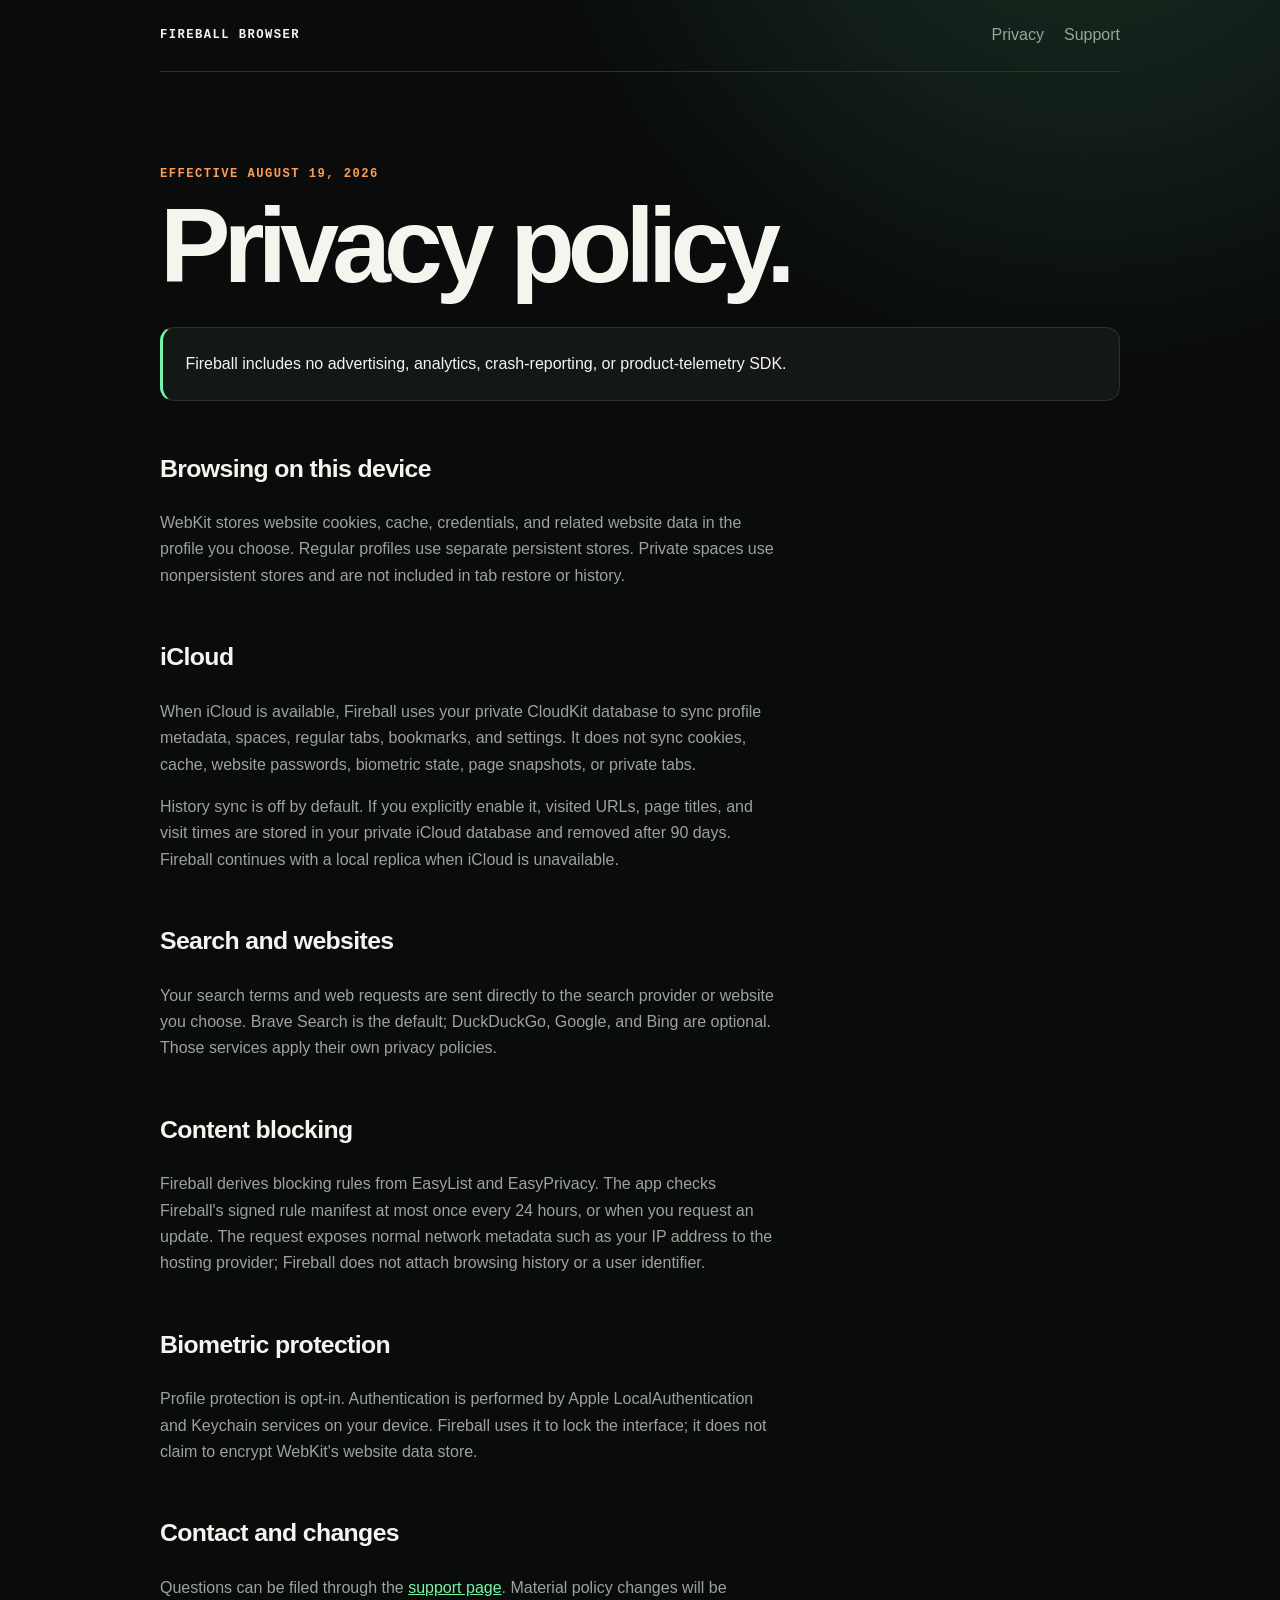
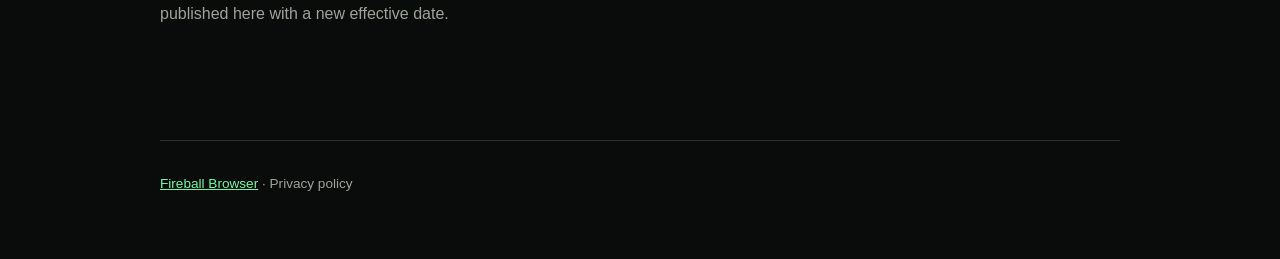
==== docs/privacy.html @ 51a1c6a3 "Implement WebKit beta foundation" ====
<!doctype html>
<html lang="en">
<head>
  <meta charset="utf-8">
  <meta name="viewport" content="width=device-width, initial-scale=1">
  <title>Privacy Policy · Fireball Browser</title>
  <link rel="stylesheet" href="fireball.css">
</head>
<body>
  <div class="shell">
    <nav><a class="brand" href="index.html">Fireball Browser</a><div class="nav-links"><a href="privacy.html">Privacy</a><a href="support.html">Support</a></div></nav>
    <main>
      <div class="eyebrow">Effective August 19, 2026</div>
      <h1>Privacy policy.</h1>
      <div class="callout">Fireball includes no advertising, analytics, crash-reporting, or product-telemetry SDK.</div>
      <h2>Browsing on this device</h2>
      <p>WebKit stores website cookies, cache, credentials, and related website data in the profile you choose. Regular profiles use separate persistent stores. Private spaces use nonpersistent stores and are not included in tab restore or history.</p>
      <h2>iCloud</h2>
      <p>When iCloud is available, Fireball uses your private CloudKit database to sync profile metadata, spaces, regular tabs, bookmarks, and settings. It does not sync cookies, cache, website passwords, biometric state, page snapshots, or private tabs.</p>
      <p>History sync is off by default. If you explicitly enable it, visited URLs, page titles, and visit times are stored in your private iCloud database and removed after 90 days. Fireball continues with a local replica when iCloud is unavailable.</p>
      <h2>Search and websites</h2>
      <p>Your search terms and web requests are sent directly to the search provider or website you choose. Brave Search is the default; DuckDuckGo, Google, and Bing are optional. Those services apply their own privacy policies.</p>
      <h2>Content blocking</h2>
      <p>Fireball derives blocking rules from EasyList and EasyPrivacy. The app checks Fireball's signed rule manifest at most once every 24 hours, or when you request an update. The request exposes normal network metadata such as your IP address to the hosting provider; Fireball does not attach browsing history or a user identifier.</p>
      <h2>Biometric protection</h2>
      <p>Profile protection is opt-in. Authentication is performed by Apple LocalAuthentication and Keychain services on your device. Fireball uses it to lock the interface; it does not claim to encrypt WebKit's website data store.</p>
      <h2>Contact and changes</h2>
      <p>Questions can be filed through the <a href="support.html">support page</a>. Material policy changes will be published here with a new effective date.</p>
    </main>
    <footer><a href="index.html">Fireball Browser</a> · Privacy policy</footer>
  </div>
</body>
</html>
---- docs/fireball.css ----
:root {
  color-scheme: dark;
  --ink: #f4f5ef;
  --muted: #9ba39a;
  --green: #74f6a7;
  --orange: #ff9c55;
  --panel: #151a18;
  --line: #2a312e;
  --background: #090c0b;
  font-family: Inter, ui-sans-serif, -apple-system, BlinkMacSystemFont, "Segoe UI", sans-serif;
}

* { box-sizing: border-box; }
body {
  margin: 0;
  background:
    radial-gradient(circle at 85% -10%, rgba(116, 246, 167, 0.16), transparent 35rem),
    var(--background);
  color: var(--ink);
  line-height: 1.65;
}
a { color: var(--green); }
.shell { width: min(960px, calc(100% - 2rem)); margin: 0 auto; }
nav {
  display: flex;
  align-items: center;
  justify-content: space-between;
  min-height: 72px;
  border-bottom: 1px solid var(--line);
}
.brand, .eyebrow {
  font: 750 0.76rem/1 ui-monospace, SFMono-Regular, Menlo, monospace;
  letter-spacing: 0.12em;
  text-transform: uppercase;
}
.brand { color: var(--ink); text-decoration: none; }
.eyebrow { color: var(--orange); }
.nav-links { display: flex; gap: 1.25rem; }
.nav-links a { color: var(--muted); text-decoration: none; }
main { padding: 6rem 0; }
h1 { max-width: 13ch; margin: 1rem 0; font-size: clamp(3rem, 9vw, 6.6rem); line-height: 0.94; letter-spacing: -0.065em; }
h2 { margin-top: 3rem; font-size: 1.55rem; letter-spacing: -0.025em; }
p, li { max-width: 70ch; color: var(--muted); }
.lede { max-width: 55ch; font-size: 1.22rem; }
.callout, .card {
  border: 1px solid var(--line);
  background: color-mix(in srgb, var(--panel) 88%, transparent);
  border-radius: 14px;
  padding: 1.4rem;
}
.callout { margin: 2rem 0; border-left: 3px solid var(--green); }
.grid { display: grid; grid-template-columns: repeat(3, 1fr); gap: 1rem; margin-top: 3rem; }
.card strong { display: block; margin-bottom: 0.5rem; color: var(--ink); }
footer { padding: 2rem 0 4rem; border-top: 1px solid var(--line); color: var(--muted); font-size: 0.85rem; }
code { color: var(--orange); }
@media (max-width: 720px) {
  main { padding: 3.5rem 0; }
  .grid { grid-template-columns: 1fr; }
  .nav-links { gap: 0.75rem; font-size: 0.86rem; }
}
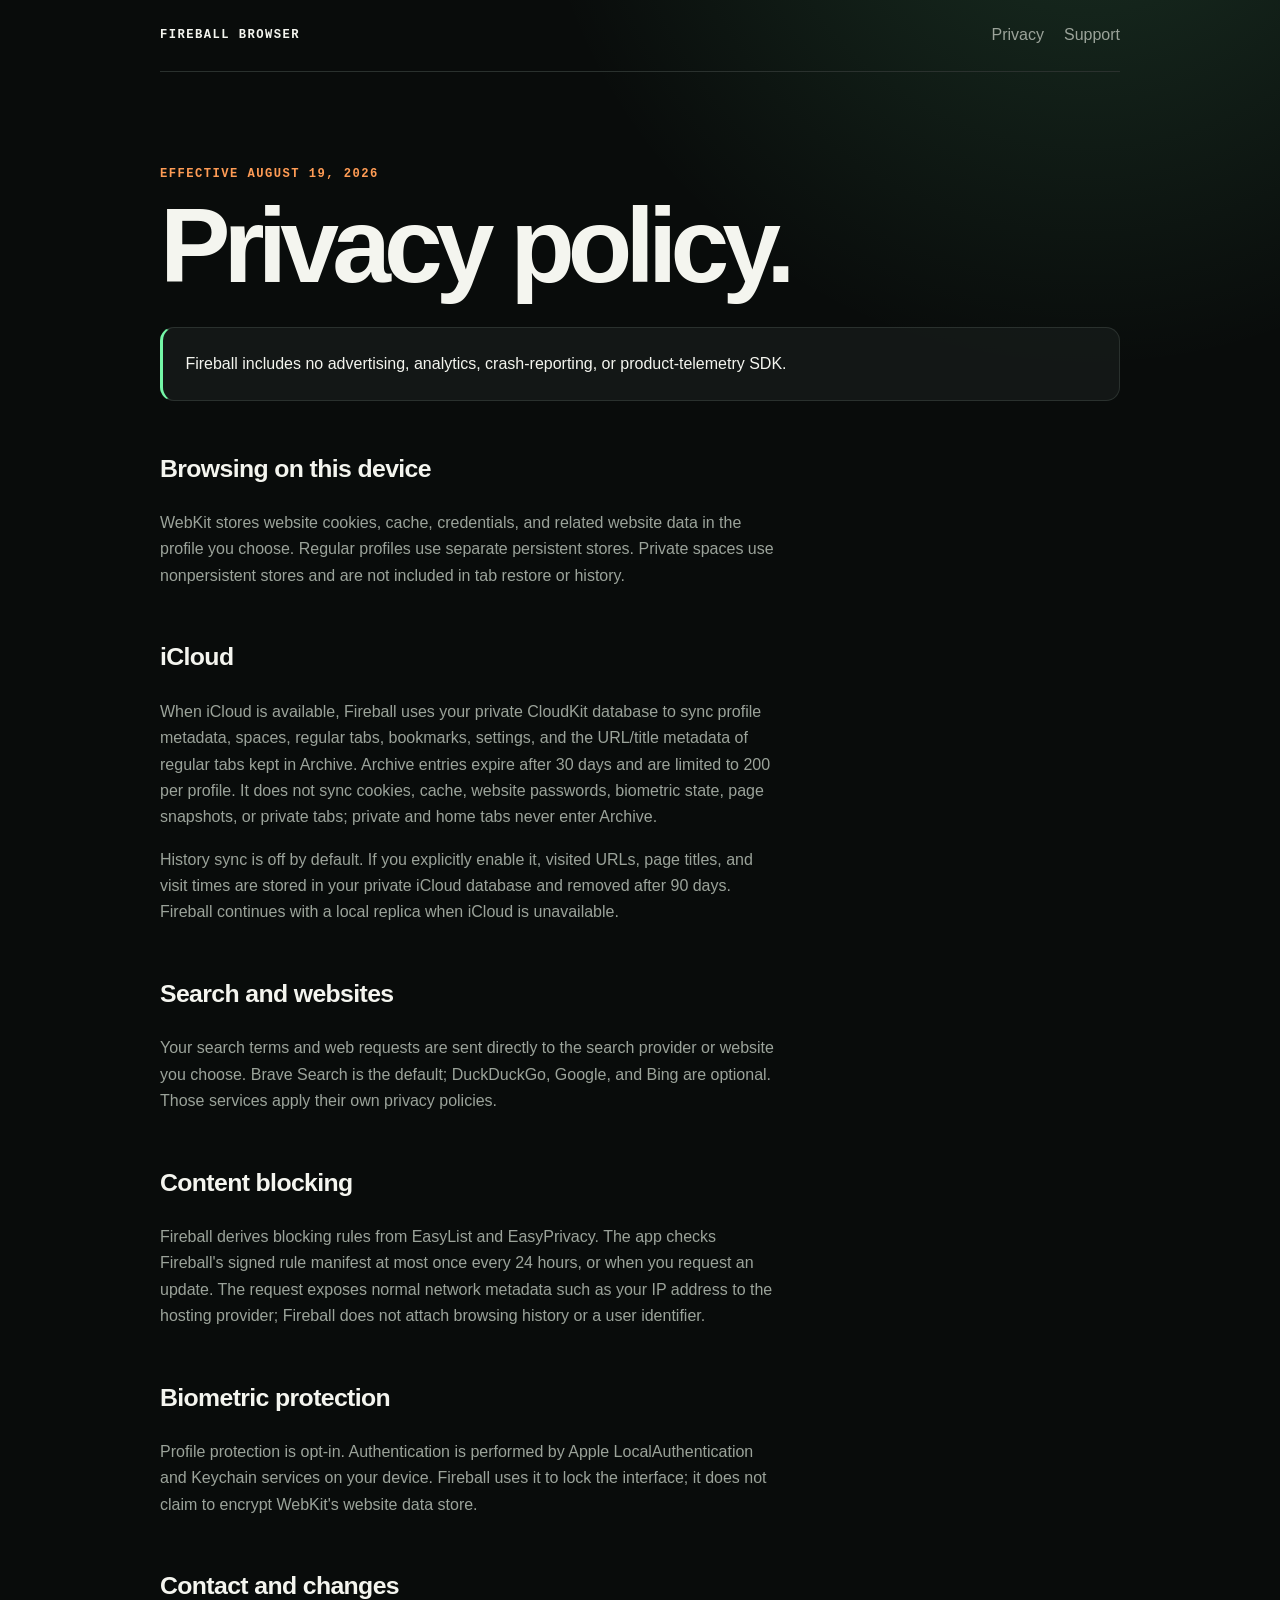
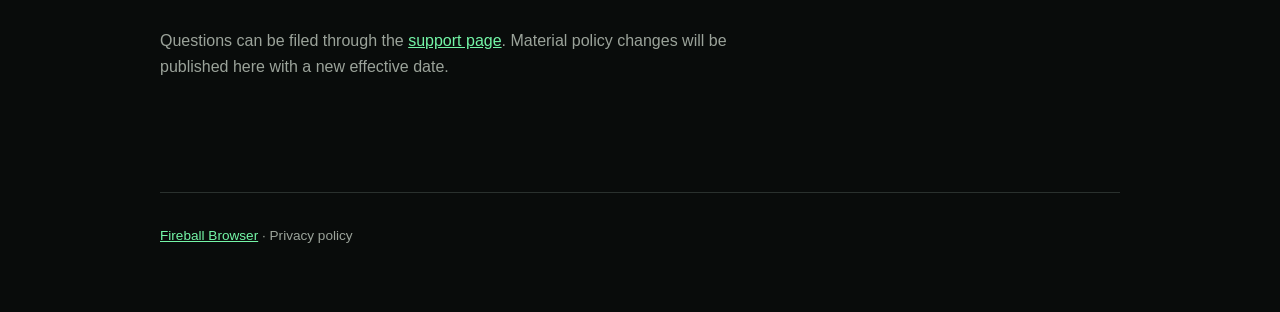
==== commit f02b67e9: "feat(webkit): add privacy-safe tab archive" ====
--- a/docs/privacy.html
+++ b/docs/privacy.html
@@ -16,7 +16,7 @@
       <h2>Browsing on this device</h2>
       <p>WebKit stores website cookies, cache, credentials, and related website data in the profile you choose. Regular profiles use separate persistent stores. Private spaces use nonpersistent stores and are not included in tab restore or history.</p>
       <h2>iCloud</h2>
-      <p>When iCloud is available, Fireball uses your private CloudKit database to sync profile metadata, spaces, regular tabs, bookmarks, and settings. It does not sync cookies, cache, website passwords, biometric state, page snapshots, or private tabs.</p>
+      <p>When iCloud is available, Fireball uses your private CloudKit database to sync profile metadata, spaces, regular tabs, bookmarks, settings, and the URL/title metadata of regular tabs kept in Archive. Archive entries expire after 30 days and are limited to 200 per profile. It does not sync cookies, cache, website passwords, biometric state, page snapshots, or private tabs; private and home tabs never enter Archive.</p>
       <p>History sync is off by default. If you explicitly enable it, visited URLs, page titles, and visit times are stored in your private iCloud database and removed after 90 days. Fireball continues with a local replica when iCloud is unavailable.</p>
       <h2>Search and websites</h2>
       <p>Your search terms and web requests are sent directly to the search provider or website you choose. Brave Search is the default; DuckDuckGo, Google, and Bing are optional. Those services apply their own privacy policies.</p>
--- a/docs/fireball.css
+++ b/docs/fireball.css
@@ -20,6 +20,9 @@
   line-height: 1.65;
 }
 a { color: var(--green); }
+.skip-link { position: fixed; top: 0.75rem; left: 0.75rem; z-index: 10; padding: 0.6rem 0.85rem; border-radius: 8px; background: var(--green); color: var(--background); transform: translateY(-180%); }
+.skip-link:focus { transform: translateY(0); }
+a:focus-visible { outline: 3px solid var(--orange); outline-offset: 4px; }
 .shell { width: min(960px, calc(100% - 2rem)); margin: 0 auto; }
 nav {
   display: flex;
@@ -37,6 +40,7 @@
 .eyebrow { color: var(--orange); }
 .nav-links { display: flex; gap: 1.25rem; }
 .nav-links a { color: var(--muted); text-decoration: none; }
+.nav-links a:hover { color: var(--ink); }
 main { padding: 6rem 0; }
 h1 { max-width: 13ch; margin: 1rem 0; font-size: clamp(3rem, 9vw, 6.6rem); line-height: 0.94; letter-spacing: -0.065em; }
 h2 { margin-top: 3rem; font-size: 1.55rem; letter-spacing: -0.025em; }
@@ -49,12 +53,22 @@
   padding: 1.4rem;
 }
 .callout { margin: 2rem 0; border-left: 3px solid var(--green); }
-.grid { display: grid; grid-template-columns: repeat(3, 1fr); gap: 1rem; margin-top: 3rem; }
+.grid { display: grid; grid-template-columns: repeat(auto-fit, minmax(220px, 1fr)); gap: 1rem; margin-top: 3rem; }
 .card strong { display: block; margin-bottom: 0.5rem; color: var(--ink); }
+.showcase { margin-top: 7rem; }
+.showcase h2 { max-width: 14ch; margin: 0.8rem 0 1rem; font-size: clamp(2.4rem, 6vw, 4.6rem); line-height: 0.98; }
+.screens { display: grid; gap: 1rem; margin-top: 2rem; }
+.phone-screens { grid-template-columns: repeat(3, 1fr); }
+.ipad-screens { grid-template-columns: repeat(2, 1fr); }
+.transfer-screens { grid-template-columns: minmax(180px, 0.72fr) minmax(320px, 1.28fr); }
+figure { margin: 0; padding: 0.75rem; border: 1px solid var(--line); border-radius: 18px; background: #0e1311; }
+figure img { display: block; width: 100%; height: auto; border-radius: 12px; }
+figcaption { padding: 0.8rem 0.25rem 0.2rem; color: var(--muted); font: 700 0.72rem/1 ui-monospace, SFMono-Regular, Menlo, monospace; letter-spacing: 0.08em; text-transform: uppercase; }
 footer { padding: 2rem 0 4rem; border-top: 1px solid var(--line); color: var(--muted); font-size: 0.85rem; }
 code { color: var(--orange); }
 @media (max-width: 720px) {
   main { padding: 3.5rem 0; }
   .grid { grid-template-columns: 1fr; }
+  .phone-screens, .ipad-screens, .transfer-screens { grid-template-columns: 1fr; }
   .nav-links { gap: 0.75rem; font-size: 0.86rem; }
 }
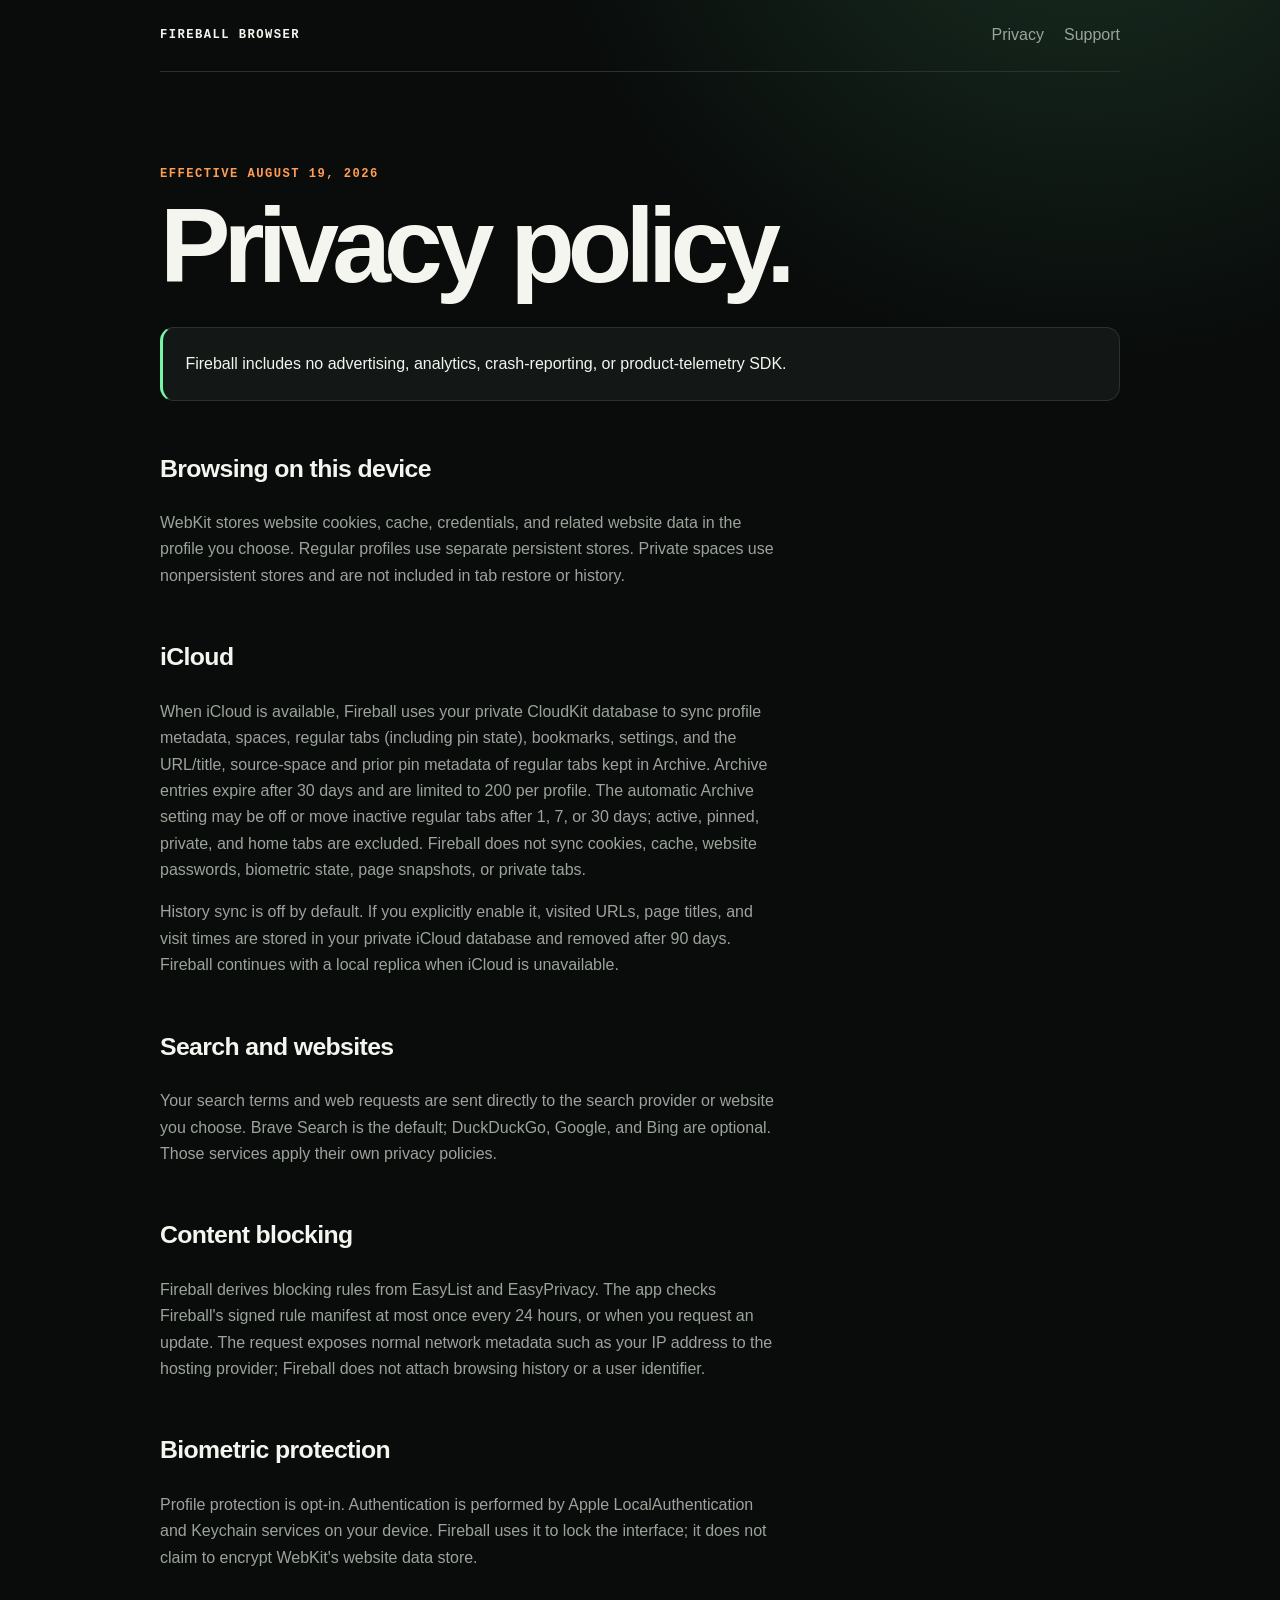
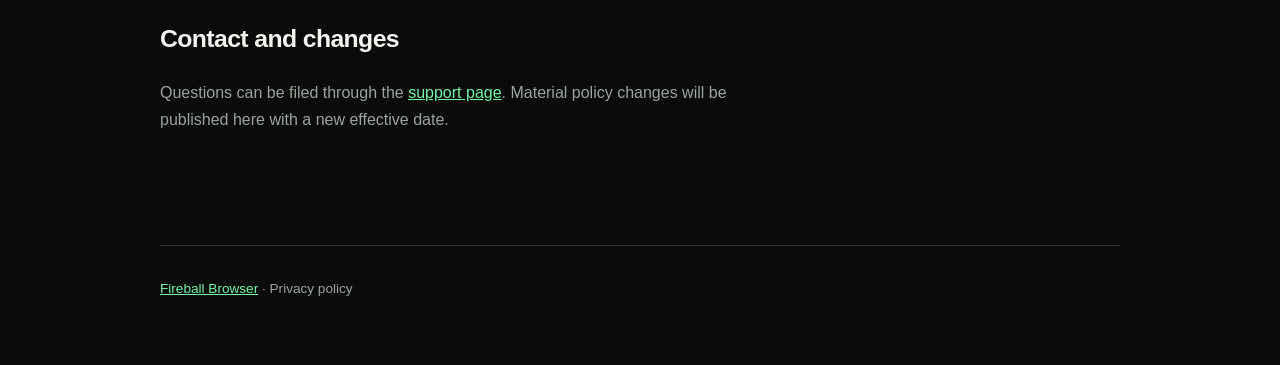
==== commit c147abeb: "feat(webkit): add Arc-style pinned tabs" ====
--- a/docs/privacy.html
+++ b/docs/privacy.html
@@ -16,7 +16,7 @@
       <h2>Browsing on this device</h2>
       <p>WebKit stores website cookies, cache, credentials, and related website data in the profile you choose. Regular profiles use separate persistent stores. Private spaces use nonpersistent stores and are not included in tab restore or history.</p>
       <h2>iCloud</h2>
-      <p>When iCloud is available, Fireball uses your private CloudKit database to sync profile metadata, spaces, regular tabs, bookmarks, settings, and the URL/title metadata of regular tabs kept in Archive. Archive entries expire after 30 days and are limited to 200 per profile. It does not sync cookies, cache, website passwords, biometric state, page snapshots, or private tabs; private and home tabs never enter Archive.</p>
+      <p>When iCloud is available, Fireball uses your private CloudKit database to sync profile metadata, spaces, regular tabs (including pin state), bookmarks, settings, and the URL/title, source-space and prior pin metadata of regular tabs kept in Archive. Archive entries expire after 30 days and are limited to 200 per profile. The automatic Archive setting may be off or move inactive regular tabs after 1, 7, or 30 days; active, pinned, private, and home tabs are excluded. Fireball does not sync cookies, cache, website passwords, biometric state, page snapshots, or private tabs.</p>
       <p>History sync is off by default. If you explicitly enable it, visited URLs, page titles, and visit times are stored in your private iCloud database and removed after 90 days. Fireball continues with a local replica when iCloud is unavailable.</p>
       <h2>Search and websites</h2>
       <p>Your search terms and web requests are sent directly to the search provider or website you choose. Brave Search is the default; DuckDuckGo, Google, and Bing are optional. Those services apply their own privacy policies.</p>
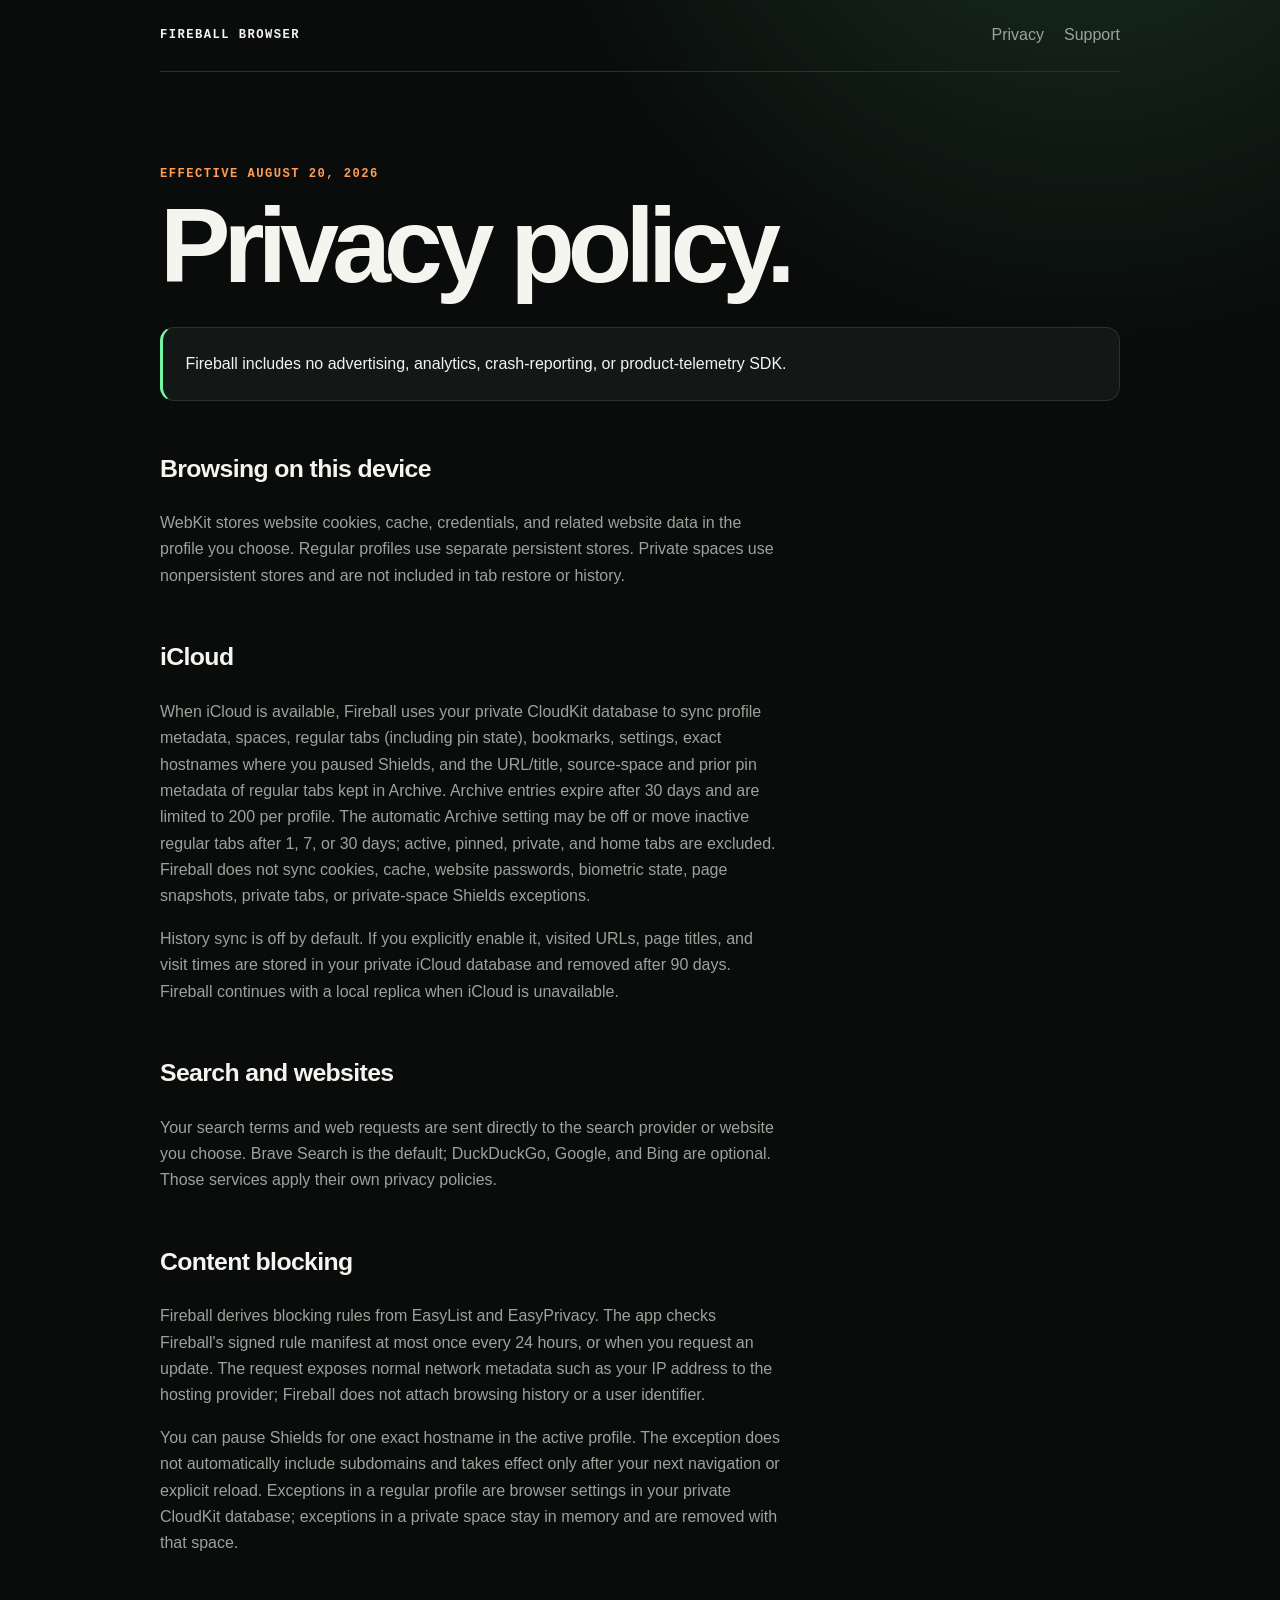
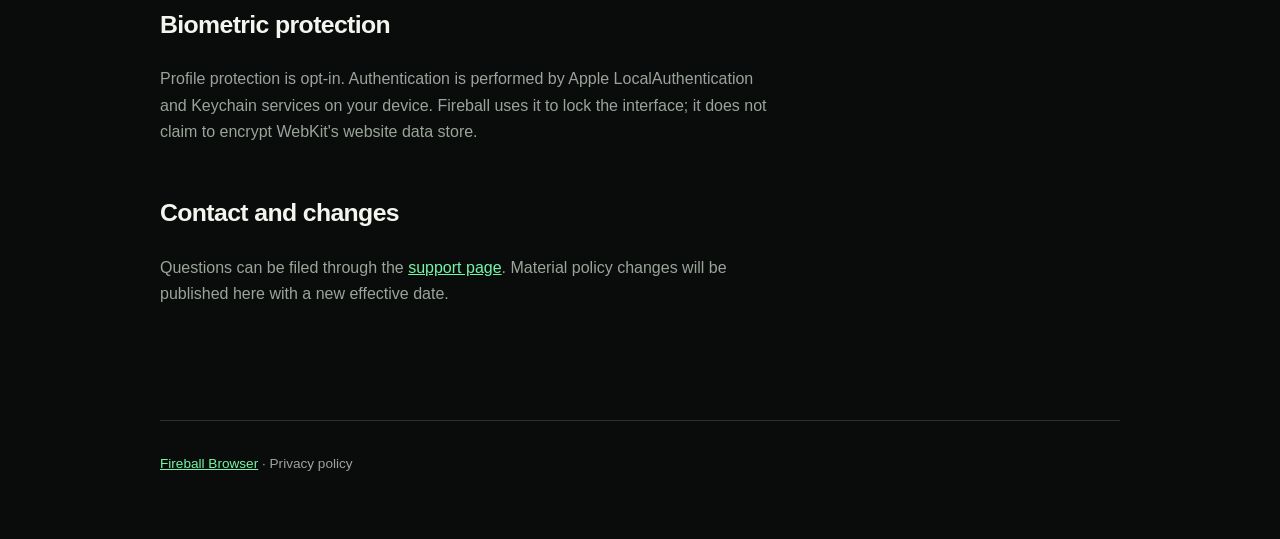
==== commit dc201cdd: "feat(webkit): add per-site Shields controls" ====
--- a/docs/privacy.html
+++ b/docs/privacy.html
@@ -10,18 +10,19 @@
   <div class="shell">
     <nav><a class="brand" href="index.html">Fireball Browser</a><div class="nav-links"><a href="privacy.html">Privacy</a><a href="support.html">Support</a></div></nav>
     <main>
-      <div class="eyebrow">Effective August 19, 2026</div>
+      <div class="eyebrow">Effective August 20, 2026</div>
       <h1>Privacy policy.</h1>
       <div class="callout">Fireball includes no advertising, analytics, crash-reporting, or product-telemetry SDK.</div>
       <h2>Browsing on this device</h2>
       <p>WebKit stores website cookies, cache, credentials, and related website data in the profile you choose. Regular profiles use separate persistent stores. Private spaces use nonpersistent stores and are not included in tab restore or history.</p>
       <h2>iCloud</h2>
-      <p>When iCloud is available, Fireball uses your private CloudKit database to sync profile metadata, spaces, regular tabs (including pin state), bookmarks, settings, and the URL/title, source-space and prior pin metadata of regular tabs kept in Archive. Archive entries expire after 30 days and are limited to 200 per profile. The automatic Archive setting may be off or move inactive regular tabs after 1, 7, or 30 days; active, pinned, private, and home tabs are excluded. Fireball does not sync cookies, cache, website passwords, biometric state, page snapshots, or private tabs.</p>
+      <p>When iCloud is available, Fireball uses your private CloudKit database to sync profile metadata, spaces, regular tabs (including pin state), bookmarks, settings, exact hostnames where you paused Shields, and the URL/title, source-space and prior pin metadata of regular tabs kept in Archive. Archive entries expire after 30 days and are limited to 200 per profile. The automatic Archive setting may be off or move inactive regular tabs after 1, 7, or 30 days; active, pinned, private, and home tabs are excluded. Fireball does not sync cookies, cache, website passwords, biometric state, page snapshots, private tabs, or private-space Shields exceptions.</p>
       <p>History sync is off by default. If you explicitly enable it, visited URLs, page titles, and visit times are stored in your private iCloud database and removed after 90 days. Fireball continues with a local replica when iCloud is unavailable.</p>
       <h2>Search and websites</h2>
       <p>Your search terms and web requests are sent directly to the search provider or website you choose. Brave Search is the default; DuckDuckGo, Google, and Bing are optional. Those services apply their own privacy policies.</p>
       <h2>Content blocking</h2>
       <p>Fireball derives blocking rules from EasyList and EasyPrivacy. The app checks Fireball's signed rule manifest at most once every 24 hours, or when you request an update. The request exposes normal network metadata such as your IP address to the hosting provider; Fireball does not attach browsing history or a user identifier.</p>
+      <p>You can pause Shields for one exact hostname in the active profile. The exception does not automatically include subdomains and takes effect only after your next navigation or explicit reload. Exceptions in a regular profile are browser settings in your private CloudKit database; exceptions in a private space stay in memory and are removed with that space.</p>
       <h2>Biometric protection</h2>
       <p>Profile protection is opt-in. Authentication is performed by Apple LocalAuthentication and Keychain services on your device. Fireball uses it to lock the interface; it does not claim to encrypt WebKit's website data store.</p>
       <h2>Contact and changes</h2>
